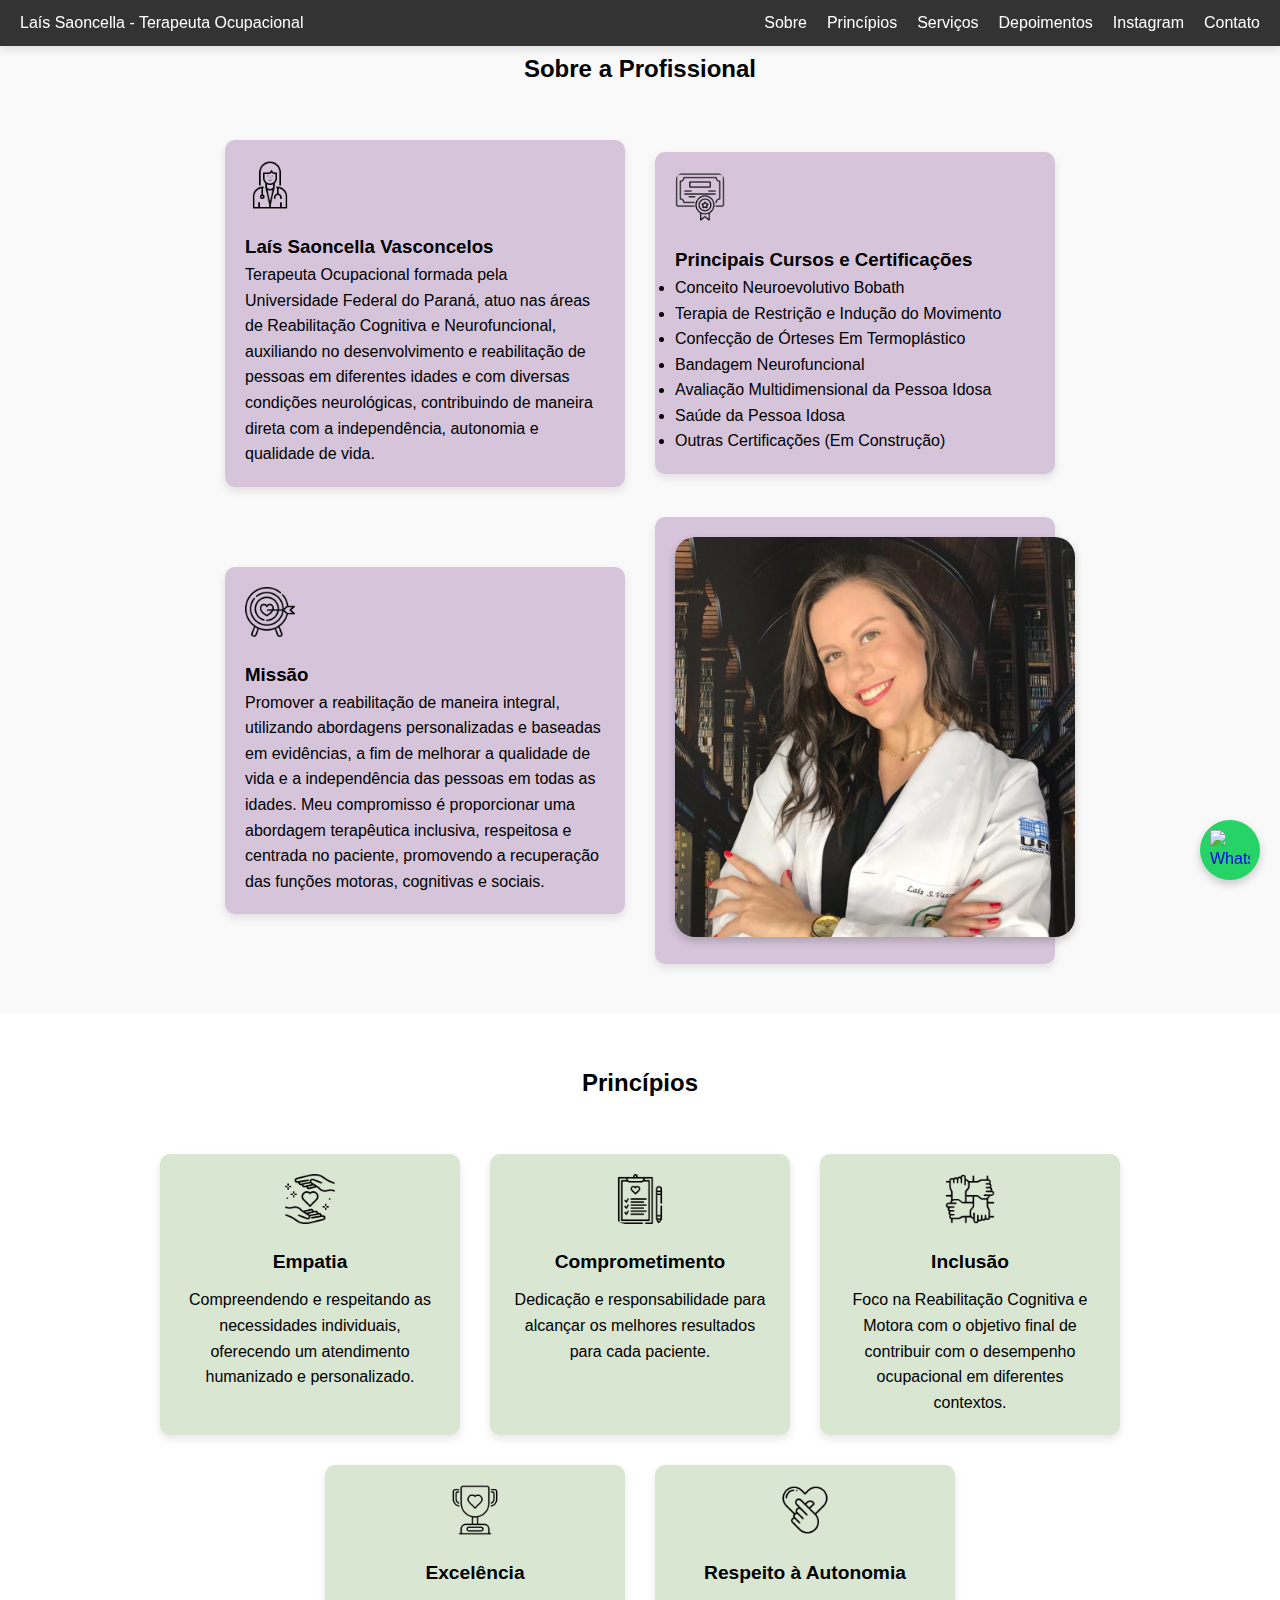
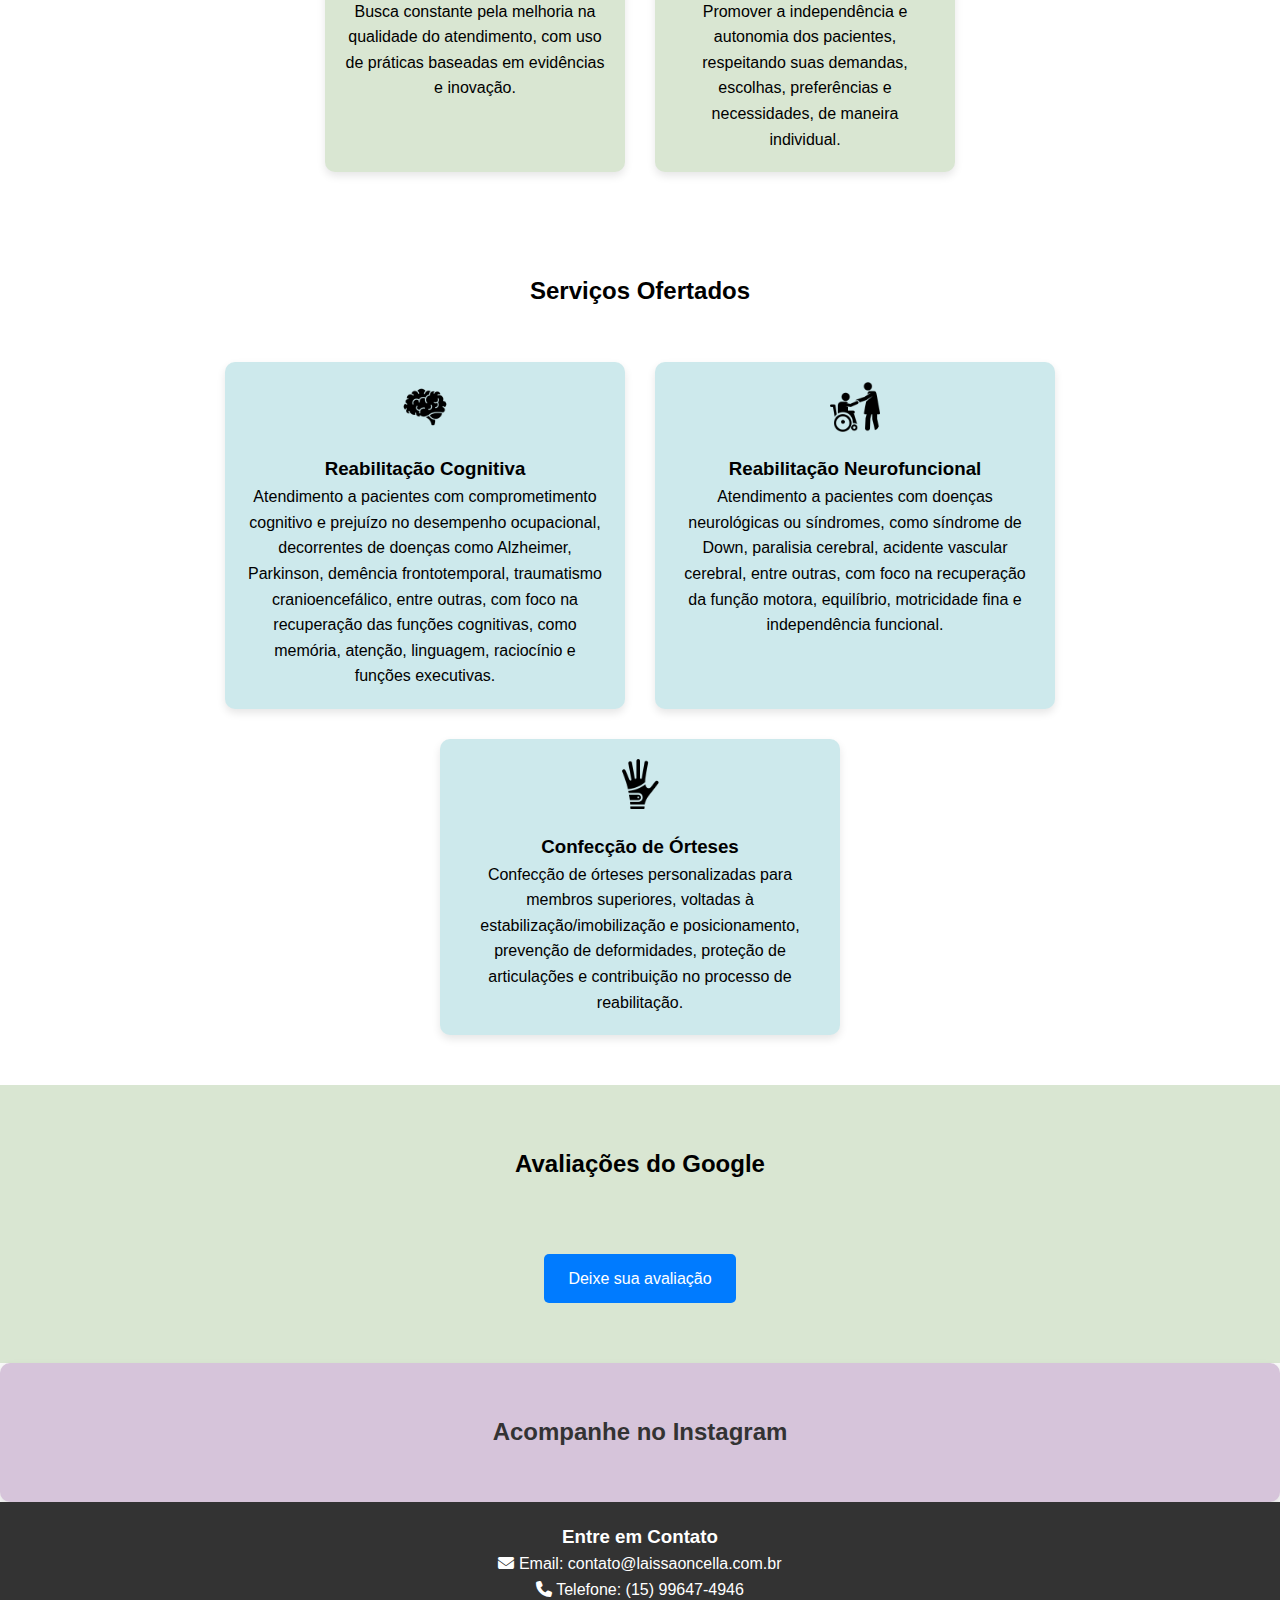
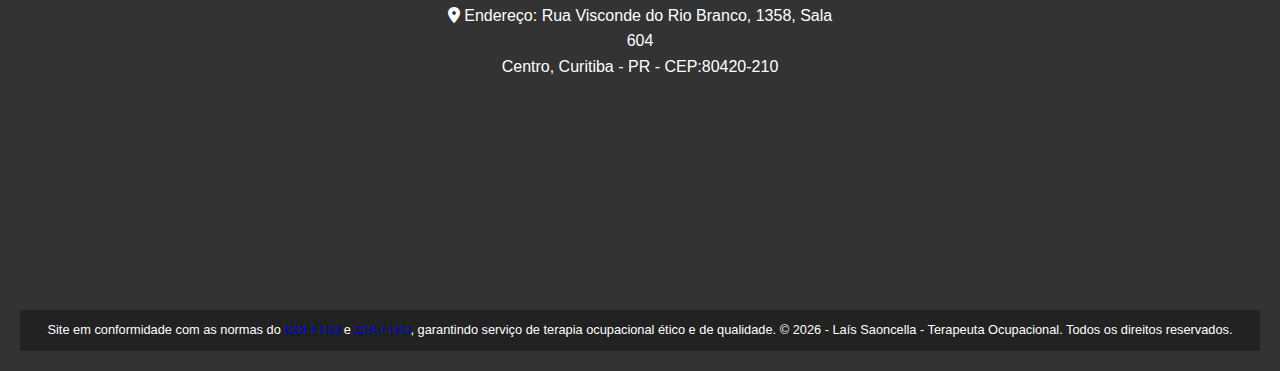
==== index.html @ aafaeb98 "Commit inicial" ====
<!DOCTYPE html>
<html lang="pt-br">

<head>
  <meta charset="UTF-8">
  <meta name="viewport" content="width=device-width, initial-scale=1.0">
  <meta name="description"
    content="Terapeuta Ocupacional Curitiba. Terapia Ocupacional Curitiba. Órteses Curitiba. Reabilitação Cognitiva. Reabilitação Neurofuncional. Laís Saoncella.">
  <title>Terapia Ocupacional Curitiba - Laís Saoncella</title>
  <link rel="stylesheet" href="./src/styles/styles.css">
  <link rel="stylesheet" href="https://cdnjs.cloudflare.com/ajax/libs/font-awesome/6.5.1/css/all.min.css">
</head>

<body>
  <!-- Menu Section -->
  <section class="menu-section">
    <div class="container">
      <div><p>Laís Saoncella - Terapeuta Ocupacional</p></div>
      <nav class="menu">
        <ul>
          <li><a href="#sobre">Sobre</a></li>
          <li><a href="#especialidades">Princípios</a></li>
          <li><a href="#terapias">Serviços</a></li>
          <li><a href="#reviews">Depoimentos</a></li>
          <li><a href="#instagram">Instagram</a></li>
          <li><a href="#contact-info">Contato</a></li>
        </ul>
      </nav>
      <button class="menu-toggle">&#9776;</button> <!-- Hamburger Button -->
    </div>
  </section>

  <!-- Botão Flutuante do WhatsApp -->
  <a href="https://wa.me/+5515996474946?text=Olá!%20Gostaria%20de%20saber%20mais%20sobre%20seus%20serviços."
    target="_blank" class="whatsapp-button">
    <img src="https://upload.wikimedia.org/wikipedia/commons/thumb/6/6b/WhatsApp.svg/1200px-WhatsApp.svg.png"
      alt="WhatsApp">
  </a>

  <!-- About the Professional -->
  <section id="sobre" class="about">
    <h2>Sobre a Profissional</h2>
    <br><br>
    <div class="about-list">
      <div class="about-left-item">
        <img src="./src/assets/medica.png" alt="Ícone de Terapia de Casal" class="about-icon">
        <h3>Laís Saoncella Vasconcelos</h3>
        <p>Terapeuta Ocupacional formada pela Universidade Federal do Paraná, atuo nas áreas de Reabilitação Cognitiva e
          Neurofuncional, auxiliando no desenvolvimento e reabilitação de pessoas em diferentes idades e com diversas
          condições neurológicas, contribuindo de maneira direta com a independência, autonomia e qualidade de vida.</p>
      </div>
      <div class="about-left-item">
        <img src="./src/assets/certificacao.png" alt="Ícone de Terapia de Casal" class="about-icon">
        <h3>Principais Cursos e Certificações</h3>
        <ul>
          <li>Conceito Neuroevolutivo Bobath</li>
          <li>Terapia de Restrição e Indução do Movimento</li>
          <li>Confecção de Órteses Em Termoplástico</li>
          <li>Bandagem Neurofuncional</li>
          <li>Avaliação Multidimensional da Pessoa Idosa</li>
          <li>Saúde da Pessoa Idosa</li>
          <li>Outras Certificações (Em Construção)</li>
        </ul>
      </div>
      <div class="about-left-item">
        <img src="./src/assets/missao.png" alt="Ícone de Terapia de Casal" class="about-icon">
        <h3>Missão</h3>
        <p>Promover a reabilitação de maneira integral, utilizando abordagens personalizadas e baseadas em evidências, a
          fim de melhorar a qualidade de vida e a independência das pessoas em todas as idades. Meu compromisso é
          proporcionar uma abordagem terapêutica inclusiva, respeitosa e centrada no paciente, promovendo a recuperação
          das funções motoras, cognitivas e sociais.</p>
      </div>
      <div class="about-left-item">
        <img src="./src/assets/lais.jpg" alt="Foto da Profissional" class="about-image">
      </div>
    </div>
  </section>

  <!-- Specialties -->
  <section id="especialidades" class="specialties">
    <h2>Princípios</h2><br><br>
    <div class="specialty-list">
      <div class="specialty-item">
        <img src="./src/assets/empatia.png" alt="Ícone de Terapia de Casal" class="specialty-icon">
        <h3>Empatia</h3>
        <p>Compreendendo e respeitando as necessidades individuais, oferecendo um atendimento humanizado e
          personalizado.
      </div>
      <div class="specialty-item">
        <img src="./src/assets/comprometimento.png" alt="Ícone de Atendimento Infantil" class="specialty-icon">
        <h3>Comprometimento</h3>
        <p>Dedicação e responsabilidade para alcançar os melhores resultados para cada paciente.</p>
      </div>
      <div class="specialty-item">
        <img src="./src/assets/inclusao.png" alt="Ícone de Atendimento Infantil" class="specialty-icon">
        <h3>Inclusão</h3>
        <p>Foco na Reabilitação Cognitiva e Motora com o objetivo final de contribuir com o desempenho ocupacional em
          diferentes contextos.</p>
      </div>
      <div class="specialty-item">
        <img src="./src/assets/exelencia.png" alt="Ícone de Atendimento Infantil" class="specialty-icon">
        <h3>Excelência</h3>
        <p>Busca constante pela melhoria na qualidade do atendimento, com uso de práticas baseadas em evidências e
          inovação.</p>
      </div>
      <div class="specialty-item">
        <img src="./src/assets/respeito.png" alt="Ícone de Atendimento Infantil" class="specialty-icon">
        <h3>Respeito à Autonomia</h3>
        <p>Promover a independência e autonomia dos pacientes, respeitando suas demandas, escolhas, preferências e
          necessidades, de maneira individual.</p>
      </div>
    </div>
  </section>

  <!-- Terapias -->
  <section id="terapias" class="therapies">
    <h2>Serviços Ofertados</h2><br><br>
    <div class="therapy-list">
      <div class="therapy-item">
        <img src="./src/assets/reabilitacao.png" alt="Ícone de reabilitacao" class="therapy-icon">
        <h3>Reabilitação Cognitiva</h3>
        <p>Atendimento a pacientes com comprometimento cognitivo e prejuízo no desempenho ocupacional, decorrentes de
          doenças como Alzheimer, Parkinson, demência frontotemporal, traumatismo cranioencefálico, entre outras, com
          foco na recuperação das funções cognitivas, como memória, atenção, linguagem, raciocínio e funções
          executivas.
        </p>
      </div>
      <div class="therapy-item">
        <img src="./src/assets/neurofuncional.png" alt="Ícone de neurofuncional" class="therapy-icon">
        <h3>Reabilitação Neurofuncional</h3>
        <p>Atendimento a pacientes com doenças neurológicas ou síndromes, como síndrome de Down, paralisia cerebral,
          acidente vascular cerebral, entre outras, com foco na recuperação da função motora, equilíbrio, motricidade
          fina e independência funcional.</p>
      </div>
      <div class="therapy-item">
        <img src="./src/assets/ortese.png" alt="Ícone de ortese" class="therapy-icon">
        <h3>Confecção de Órteses</h3>
        <p>Confecção de órteses personalizadas para membros superiores, voltadas à estabilização/imobilização e
          posicionamento, prevenção de deformidades, proteção de articulações e contribuição no processo de
          reabilitação.</p>
      </div>
    </div>
  </section>

  <!-- Google Reviews -->
  <section id="reviews" class="reviews">
    <div class="reviews-container">
      <div class="reviews-header">
        <h2>Avaliações do Google</h2>
      </div>
      <div class="reviews-list" id="reviews-content">
        <!-- Os cards de avaliação serão inseridos aqui dinamicamente -->
      </div>
      <a href="https://g.page/r/CUWPdxBFxZaZEAE/review" target="_blank" class="review-button">
        Deixe sua avaliação
      </a>
    </div>
  </section>

  <!-- Instagram Gallery -->
  <section id="instagram" class="instagram-section">
    <h2>Acompanhe no Instagram</h2>
    <div class="instagram-grid">
      <blockquote class="instagram-media" data-instgrm-captioned
        data-instgrm-permalink="https://www.instagram.com/p/DGJOEsjJm_n/?igsh=MTVhNTJsNmZ4Z3dxdw=="
        data-instgrm-version="14"></blockquote>

      <blockquote class="instagram-media" data-instgrm-captioned
        data-instgrm-permalink="https://www.instagram.com/reel/DFoHIdJB22C/?igsh=dmh6YmZmbnVhYnRt"
        data-instgrm-version="14"></blockquote>

      <blockquote class="instagram-media" data-instgrm-captioned
        data-instgrm-permalink="https://www.instagram.com/reel/Cly3E6GMtxU/?igsh=OGxyYW5rcHZ5Znhl"
        data-instgrm-version="14"></blockquote>
    </div>
    <script async src="https://www.instagram.com/embed.js"></script>
  </section>

  <footer class="footer">
    <div class="map">
      <iframe width="600" height="450" style="border:0" loading="lazy" allowfullscreen
        referrerpolicy="no-referrer-when-downgrade"
        src="https://www.google.com/maps/embed/v1/place?key=AIzaSyDmkYvswu3ldy1uyi7BZTTIFv4ojgxSlw0&q=Laís+Saoncella,Curitiba">
      </iframe>
    </div>

    <div class="contact-info" id="contact-info">
      <h3>Entre em Contato</h3>
      <p><i class="fas fa-envelope"></i> Email: contato@laissaoncella.com.br</p>
      <p><i class="fas fa-phone"></i> Telefone: (15) 99647-4946</p>
      <p><i class="fas fa-map-marker-alt"></i> Endereço: Rua Visconde do Rio Branco, 1358, Sala 604
      <p>Centro, Curitiba - PR - CEP:80420-210</p>
    </div>
    <div class="key-info" id="key-info">
      <h1>Laís Saoncella</h1>
      <h1>Terapeuta Ocupacional Curitiba</h1>
      <h1>Terapia Ocupacional Curitiba</h1>
      <h1>Reabilitação Cognitiva Curitiba</h1>
      <h1>Reabilitação Neurofuncional Curitiba</h1>
      <h1>Confecção de Órteses Curitiba</h1>
    </div>
    <div class="footer-disclaimer">
      <p>Site em conformidade com as normas do <a href="https://www.coffito.gov.br" target="_blank">COFFITO</a> e <a
          href="http://www.crefito8.org.br" target="_blank">CREFITO</a>, garantindo serviço de terapia ocupacional ético
        e de qualidade. © <span id="currentYear"></span> - Laís Saoncella - Terapeuta Ocupacional. Todos os direitos
        reservados.</p>
    </div>

  </footer>

  <script type="module" src="./src/scripts/script.js"></script>
  <script
    src="https://maps.googleapis.com/maps/api/js?key=AIzaSyDmkYvswu3ldy1uyi7BZTTIFv4ojgxSlw0&amp;libraries=places"></script>
  <script>
    document.getElementById('currentYear').textContent = new Date().getFullYear();
  </script>
</body>

</html>
---- src/styles/styles.css ----
/* General Styles */
* {
  margin: 0;
  padding: 0;
  box-sizing: border-box;
}

body {
  font-family: Arial, sans-serif;
  line-height: 1.6;
  margin: 0;
  padding-top: 80px; /* Space for fixed menu */
}

/* Menu Section Styles */
.menu-section {
  position: fixed;
  top: 0;
  left: 0;
  width: 100%;
  background-color: #333;
  color: white;
  z-index: 1000;
  padding: 10px 20px;
  box-shadow: 0 4px 8px rgba(0, 0, 0, 0.1);
}

.menu-section .container {
  display: flex;
  justify-content: space-between;
  align-items: center;
}

.menu-section .logo img {
  height: 50px;
}

.menu-section .menu ul {
  list-style: none;
  display: flex;
  gap: 20px;
}

.menu-section .menu a {
  color: white;
  text-decoration: none;
  font-size: 1rem;
}

/* Hamburger Button Styles */
.menu-toggle {
  display: none;
  font-size: 24px;
  background: none;
  border: none;
  color: white;
  cursor: pointer;
}

/* About Section Styles */
.about {
  padding: 50px 20px;
  text-align: center;
}

.about-list {
  display: flex;
  justify-content: center;
  align-items: center;
  gap: 30px;
  flex-wrap: wrap;
}

.about-image {
  width: 400px;
  height: auto;
  border-radius: 20px;
  object-fit: cover;
  box-shadow: 0 4px 8px rgba(0, 0, 0, 0.2);
}

.about-text {
  max-width: 500px;
  text-align: left;
}

.about-left-item {
  background-color: #D6C4DA;
  padding: 20px;
  border-radius: 10px;
  width: 100%;
  max-width: 400px;
  text-align: left;
  box-shadow: 0 4px 8px rgba(0, 0, 0, 0.1);
}

.about-icon {
  width: 50px;
  height: 50px;
  object-fit: cover;
  margin-bottom: 15px;
  border-radius: 10px;
}

/* Specialties Section Styles */
.specialties {
  padding: 50px 20px;
  text-align: center;
  background-color: #fff
}

.specialty-list {
  display: flex;
  justify-content: center;
  gap: 30px;
  flex-wrap: wrap;
}

.specialty-item {
  background-color: #D9E6D2;
  padding: 20px;
  border-radius: 10px;
  width: 100%;
  max-width: 300px;
  text-align: center;
  box-shadow: 0 4px 8px rgba(0, 0, 0, 0.1);
}

.specialty-icon {
  width: 50px;
  height: 50px;
  object-fit: cover;
  margin-bottom: 15px;
  border-radius: 10px;
}

.specialty-item h3 {
  font-size: 1.2rem;
  margin-bottom: 10px;
}

.specialty-item p {
  font-size: 1rem;
  color: #000000;
}

/* Therapies Section Styles */
.therapies {
  padding: 50px 20px;
  text-align: center;
  background-color: #fff;
}

.therapy-list {
  display: flex;
  justify-content: center;
  gap: 30px;
  flex-wrap: wrap;
}

.therapy-item {
  background-color: #CDE9EC;
  padding: 20px;
  border-radius: 10px;
  width: 100%;
  max-width: 400px;
  text-align: center;
  box-shadow: 0 4px 8px rgba(0, 0, 0, 0.1);
}

.therapy-icon {
  width: 50px;
  height: 50px;
  object-fit: cover;
  margin-bottom: 15px;
  border-radius: 10px;
}

/* Gallery Section Styles */
.gallery {
  padding: 50px 20px;
  text-align: center;
}

.gallery-grid {
  display: grid;
  grid-template-columns: repeat(auto-fit, minmax(250px, 1fr));
  gap: 20px;
}

.gallery-grid iframe,
.gallery-grid img {
  width: 100%;
  height: 200px;
  object-fit: cover;
  border-radius: 10px;
}

/* Footer Styles */
.footer {
  background-color: #333;
  color: white;
  padding: 20px;
  display: flex;
  justify-content: space-around;
  flex-wrap: wrap;
}

.footer .contact-info {
  flex: 1;
  min-width: 300px;
}

.footer .map {
  flex: 1;
  min-width: 300px;
}

.footer .map iframe {
  width: 100%;
  height: 300px;
  border: none;
}

/* Responsive Styles */
@media (max-width: 768px) {
  .menu-toggle {
    display: block;
  }

  .menu-section .menu {
    display: none;
    flex-direction: column;
    background-color: #333;
    position: absolute;
    top: 70px;
    right: 0;
    width: 100%;
    text-align: center;
  }

  .menu-section .menu.active {
    display: flex;
  }

  .menu-section .menu li {
    margin: 10px 0;
  }

  .about-list {
    flex-direction: column;
  }

  .about-image {
    width: 250px;
  }

  .specialty-item {
    padding: 15px;
  }

  .gallery-grid iframe,
  .gallery-grid img {
    height: 150px;
  }

  .footer {
    flex-direction: column;
    gap: 20px;
    text-align: center;
  }

  .footer .map iframe {
    height: 200px;
  }
}

@media (max-width: 480px) {
  .menu-section .logo img {
    height: 40px;
  }

  .carousel-btn {
    padding: 8px;
    font-size: 20px;
  }

  .about-image {
    width: 200px;
  }

  .gallery-grid iframe,
  .gallery-grid img {
    height: 120px;
  }

  .footer .map iframe {
    height: 150px;
  }
}

body {
  font-family: Arial, sans-serif;
  background-color: #f9f9f9;
  margin: 0;
  padding: 0;
}

/* Estilos para a seção de avaliações */
.reviews {
  padding: 40px 0;
  background-color: #D9E6D2; /* Cor de fundo da seção */
}

.reviews-container {
  max-width: 1200px;
  margin: 0 auto;
  padding: 20px;
  text-align: center; /* Centraliza o conteúdo dentro do container */
}

.reviews-header {
  margin-bottom: 20px;
}

.reviews-list {
  display: flex; /* Alinha os cards lado a lado */
  flex-wrap: wrap; /* Permite quebrar para a próxima linha em telas menores */
  gap: 20px; /* Espaçamento entre os cards */
  justify-content: center; /* Centraliza os cards horizontalmente */
  margin-bottom: 30px; /* Espaçamento entre os cards e o botão */
}

/* Estilo do card de avaliação */
.review-card {
  flex: 1 1 calc(33.33% - 40px); /* Largura de cada card (3 por linha) */
  border: 1px solid #ddd;
  padding: 20px;
  border-radius: 5px;
  box-sizing: border-box; /* Garante que a largura inclua padding e borda */
  background-color: #fff; /* Fundo branco para os cards */
  box-shadow: 0 4px 8px rgba(0, 0, 0, 0.1); /* Sombra suave */
  text-align: left; /* Alinha todo o conteúdo do card à esquerda */
}

/* Estilo do usuário (nome e foto) */
.review-user {
  display: flex;
  align-items: center;
  margin-bottom: 10px;
}

.review-user img {
  width: 40px;
  height: 40px;
  border-radius: 50%;
  margin-right: 10px;
  object-fit: cover;
}

.review-user span {
  font-weight: bold; /* Nome do usuário em negrito */
}

/* Estilo das estrelas */
.review-stars {
  color: #ffcc00; /* Cor das estrelas */
  margin-bottom: 10px; /* Espaçamento entre as estrelas e o texto */
  font-size: 1rem; /* Tamanho das estrelas */
}

/* Estilo do texto da avaliação */
.review-text {
  font-size: 0.9rem;
  color: #000000; /* Cor do texto */
  line-height: 2; /* Espaçamento entre linhas */
}

/* Estilo do botão "Deixe sua avaliação" */
.review-button {
  display: inline-block; /* Centraliza o botão */
  background-color: #007bff; /* Cor de fundo do botão */
  color: #fff; /* Cor do texto do botão */
  padding: 12px 24px; /* Ajuste de tamanho */
  border: none;
  border-radius: 5px;
  text-decoration: none;
  font-size: 1rem;
  cursor: pointer;
  margin-top: 20px; /* Espaçamento acima do botão */
}

/* Estilos responsivos */
@media (max-width: 992px) {
  .review-card {
    flex: 1 1 calc(50% - 40px); /* 2 cards por linha em telas médias */
  }
}

@media (max-width: 768px) {
  .review-card {
    flex: 1 1 100%; /* 1 card por linha em telas pequenas */
  }
}

/* Estilização da sessão do Instagram */
#instagram h2 {
  text-align: center; /* Centraliza o texto */
  margin-bottom: 20px; /* Adiciona espaço abaixo do título */
  margin-top: 20px;
  color: #333; /* Cor do texto */
  font-size: 24px; /* Tamanho da fonte */
}
.instagram-section {
  background-color: #D6C4DA;
  padding: 30px 20px;
  border-radius: 10px;
  box-shadow: 0 4px 8px rgba(0, 0, 0, 0.1);
}

.instagram-grid {
  display: flex;
  flex-wrap: wrap;
  justify-content: center;
  gap: 20px;
}

.instagram-media {
  max-width: 300px;
  width: 100%;
  box-shadow: 0 4px 8px rgba(0, 0, 0, 0.1);
  border-radius: 8px;
  overflow: hidden;
}

/* Responsividade */
@media (max-width: 768px) {
  .instagram-grid {
      gap: 15px;
  }

  .instagram-media {
      max-width: 250px;
  }
}

@media (max-width: 480px) {
  .instagram-grid {
      gap: 10px;
  }

  .instagram-media {
      max-width: 100%;
  }
}

/* Estilização do botão flutuante do WhatsApp */
.whatsapp-button {
    position: fixed; /* Fixa o botão na tela */
    bottom: 20px; /* Distância da parte inferior */
    right: 20px; /* Distância da lateral direita */
    width: 60px; /* Largura do botão */
    height: 60px; /* Altura do botão */
    border-radius: 50%; /* Formato circular */
    background-color: #25D366; /* Cor verde do WhatsApp */
    box-shadow: 0 4px 8px rgba(0, 0, 0, 0.2); /* Sombra para destaque */
    display: flex; /* Centraliza o ícone dentro do botão */
    align-items: center;
    justify-content: center;
    text-decoration: none; /* Remove sublinhado do link */
    z-index: 1000; /* Garante que o botão fique acima de outros elementos */
    transition: transform 0.3s ease; /* Efeito suave ao passar o mouse */
}

.whatsapp-button:hover {
    transform: scale(1.1); /* Aumenta o tamanho ao passar o mouse */
}

.whatsapp-button img {
    width: 40px; /* Tamanho do ícone do WhatsApp */
    height: 40px;
}

.footer .map iframe {
  width: 100%;
  height: 300px;
  border: none;
}

@media (max-width: 768px) {
  .footer .map iframe {
    height: 150px; /* Altura menor para dispositivos móveis */
  }
}

@media (max-width: 480px) {
  .footer .map iframe {
    height: 120px; /* Altura ainda menor para telas muito pequenas */
  }
}

.footer .contact-info {
  flex: 1; /* Ocupa o espaço disponível */
  min-width: 300px; /* Largura mínima para evitar que fique muito pequena */
  text-align: center; /* Centraliza o conteúdo dentro da div */
  margin: 0 auto; /* Centraliza a div horizontalmente */
}



.footer .key-info {
  flex: 1; /* Ocupa o espaço disponível */
  min-width: 50px; /* Largura mínima para evitar que fique muito pequena */
  text-align: center; /* Centraliza o conteúdo dentro da div */
  margin: 0 auto; /* Centraliza a div horizontalmente */
}

#key-info h1 {
  text-align: center; /* Centraliza o texto */
  margin-bottom: 20px; /* Adiciona espaço abaixo do título */
  color: #333; /* Cor do texto */
  font-size: 24px; /* Tamanho da fonte */
}

.footer-disclaimer {
  width: 100%;
  text-align: center;
  padding: 10px 0;
  font-size: 0.8rem;
  color: #ffffff;
  background-color: #222;
}
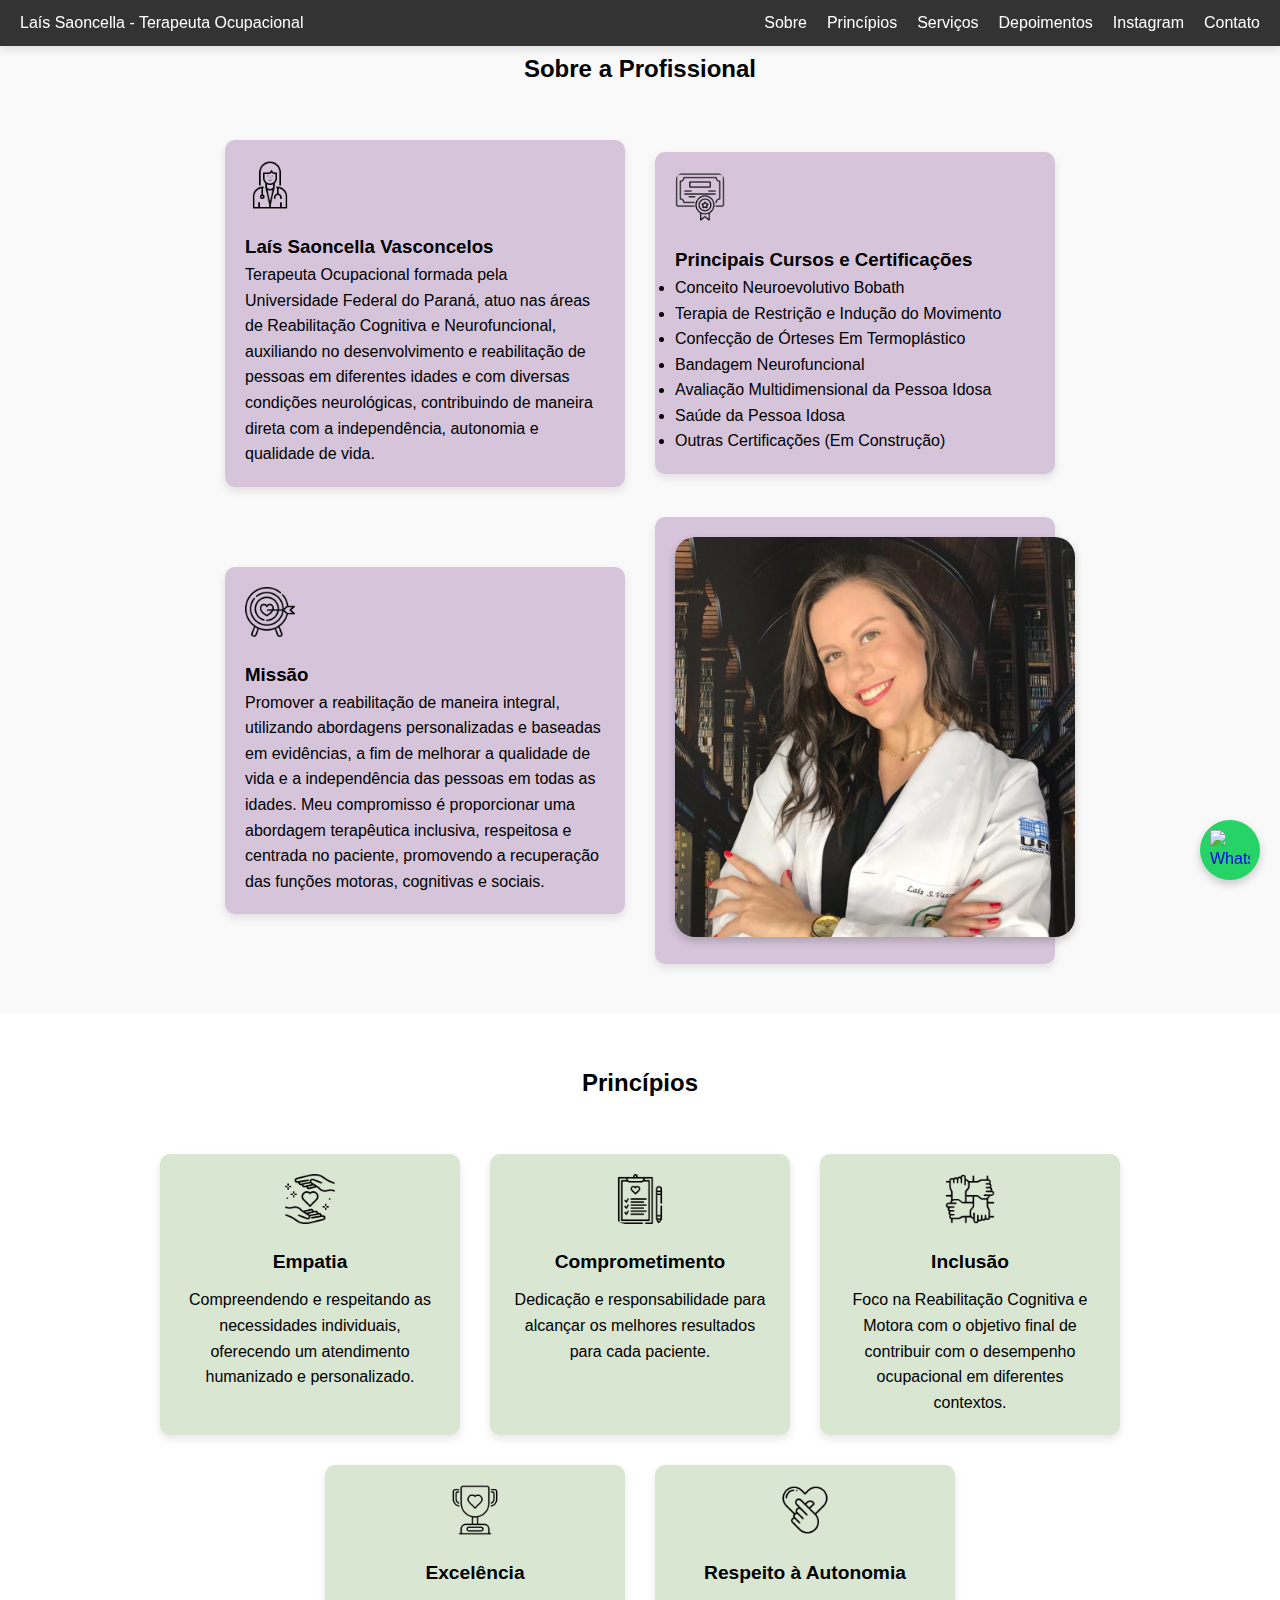
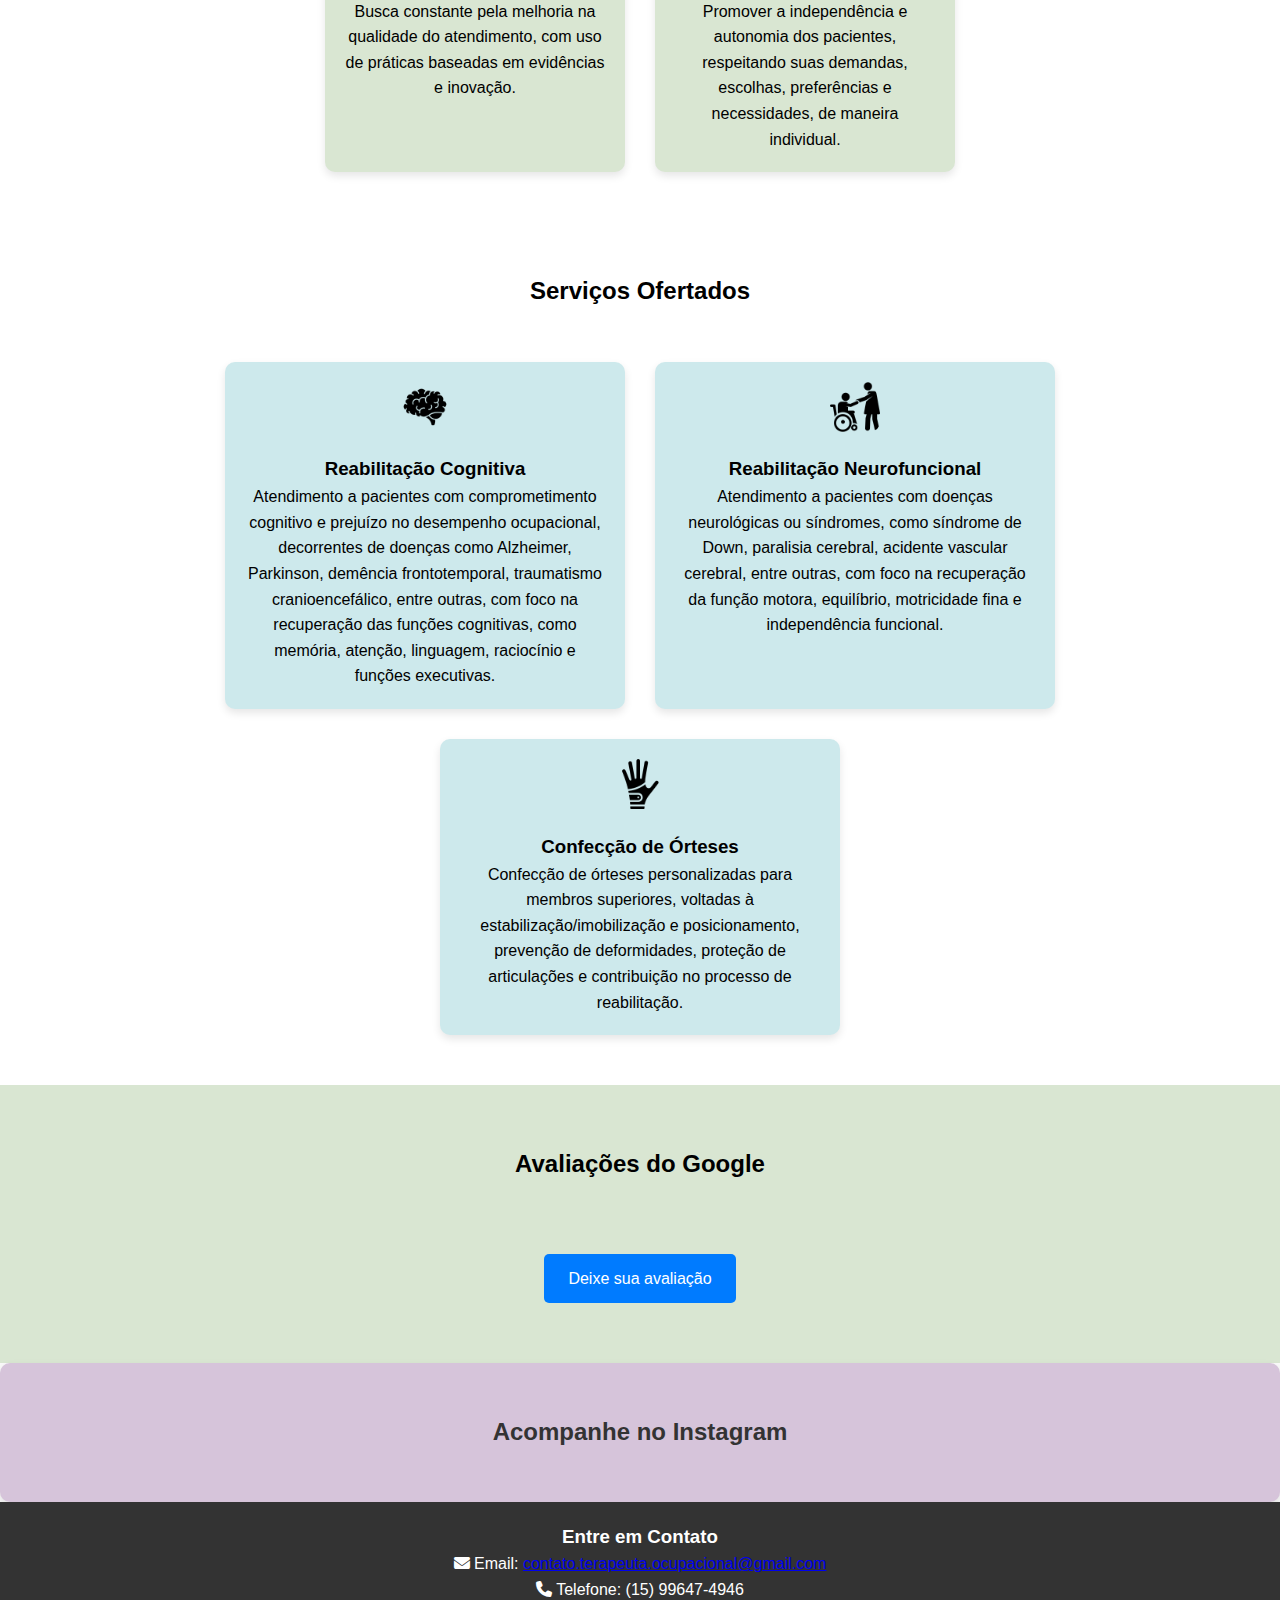
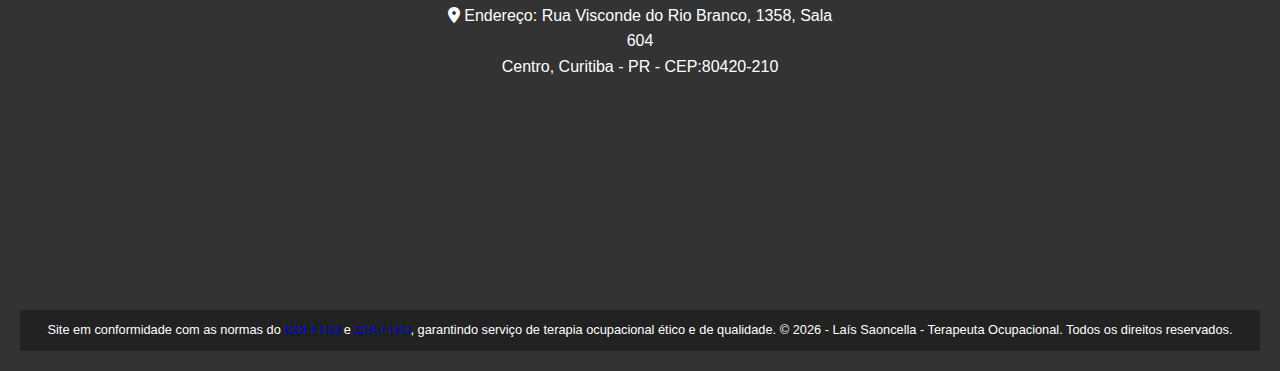
==== commit fa4949cb: "update email" ====
--- a/index.html
+++ b/index.html
@@ -186,7 +186,7 @@
 
     <div class="contact-info" id="contact-info">
       <h3>Entre em Contato</h3>
-      <p><i class="fas fa-envelope"></i> Email: contato@laissaoncella.com.br</p>
+      <p><i class="fas fa-envelope"></i> Email: <a href="mailto:contato.terapeuta.ocupacional@gmail.com">contato.terapeuta.ocupacional@gmail.com</a> </p>
       <p><i class="fas fa-phone"></i> Telefone: (15) 99647-4946</p>
       <p><i class="fas fa-map-marker-alt"></i> Endereço: Rua Visconde do Rio Branco, 1358, Sala 604
       <p>Centro, Curitiba - PR - CEP:80420-210</p>
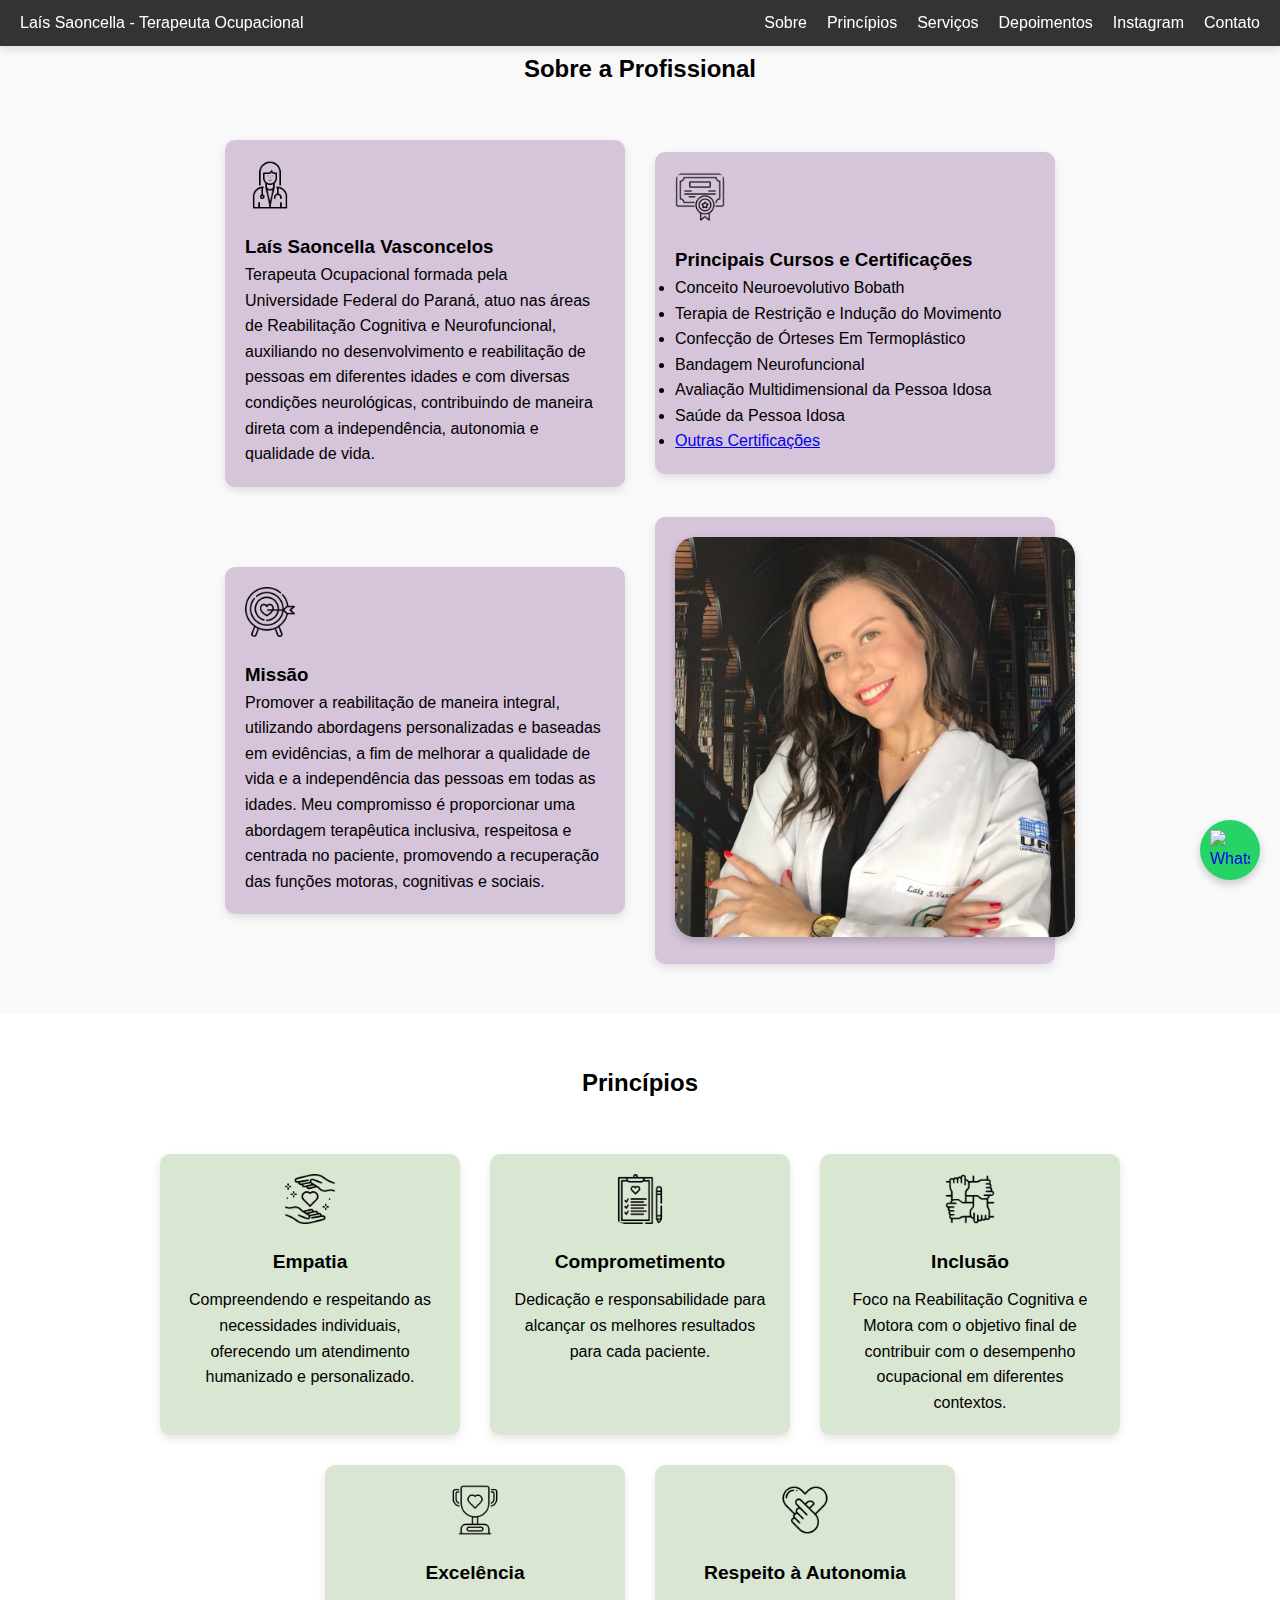
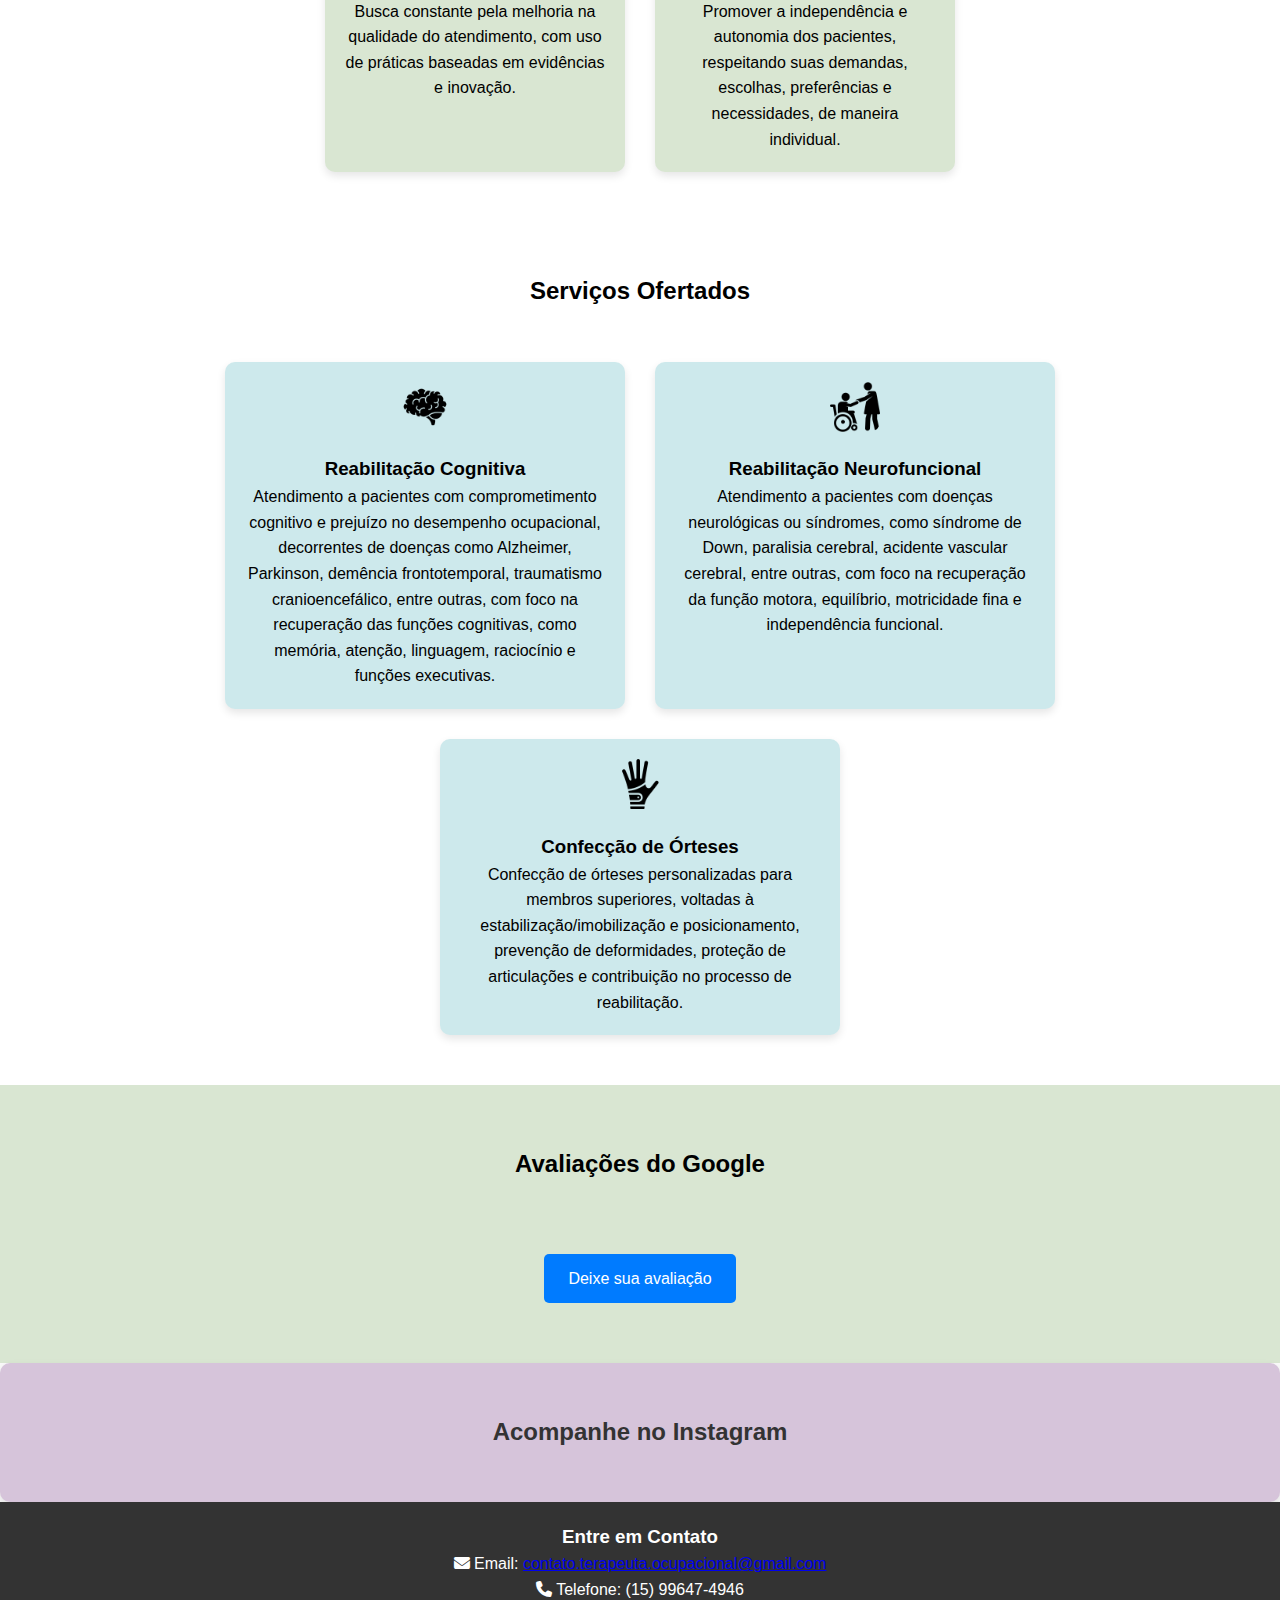
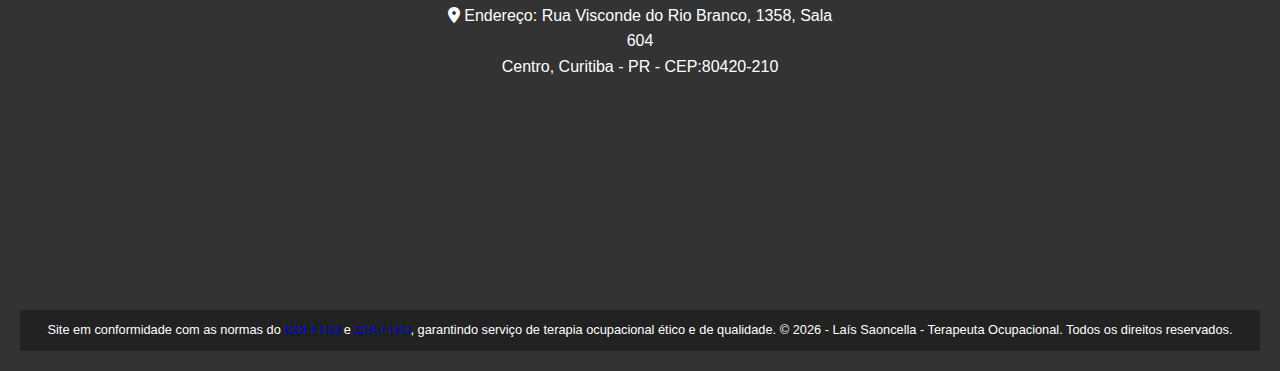
==== commit 060d43b2: "add certificações" ====
--- a/index.html
+++ b/index.html
@@ -9,6 +9,13 @@
   <title>Terapia Ocupacional Curitiba - Laís Saoncella</title>
   <link rel="stylesheet" href="./src/styles/styles.css">
   <link rel="stylesheet" href="https://cdnjs.cloudflare.com/ajax/libs/font-awesome/6.5.1/css/all.min.css">
+  <script async src="https://www.googletagmanager.com/gtag/js?id=G-D9Q8375R4G"></script>
+  <script>
+    window.dataLayer = window.dataLayer || [];
+    function gtag(){dataLayer.push(arguments);}
+    gtag('js', new Date());
+    gtag('config', 'G-D9Q8375R4G');
+  </script>
 </head>
 
 <body>
@@ -59,7 +66,7 @@
           <li>Bandagem Neurofuncional</li>
           <li>Avaliação Multidimensional da Pessoa Idosa</li>
           <li>Saúde da Pessoa Idosa</li>
-          <li>Outras Certificações (Em Construção)</li>
+          <li><a href="https://www.linkedin.com/in/la%C3%ADs-saoncella-terapeuta-ocupacional/details/certifications" target="_blank">Outras Certificações</a></li>
         </ul>
       </div>
       <div class="about-left-item">
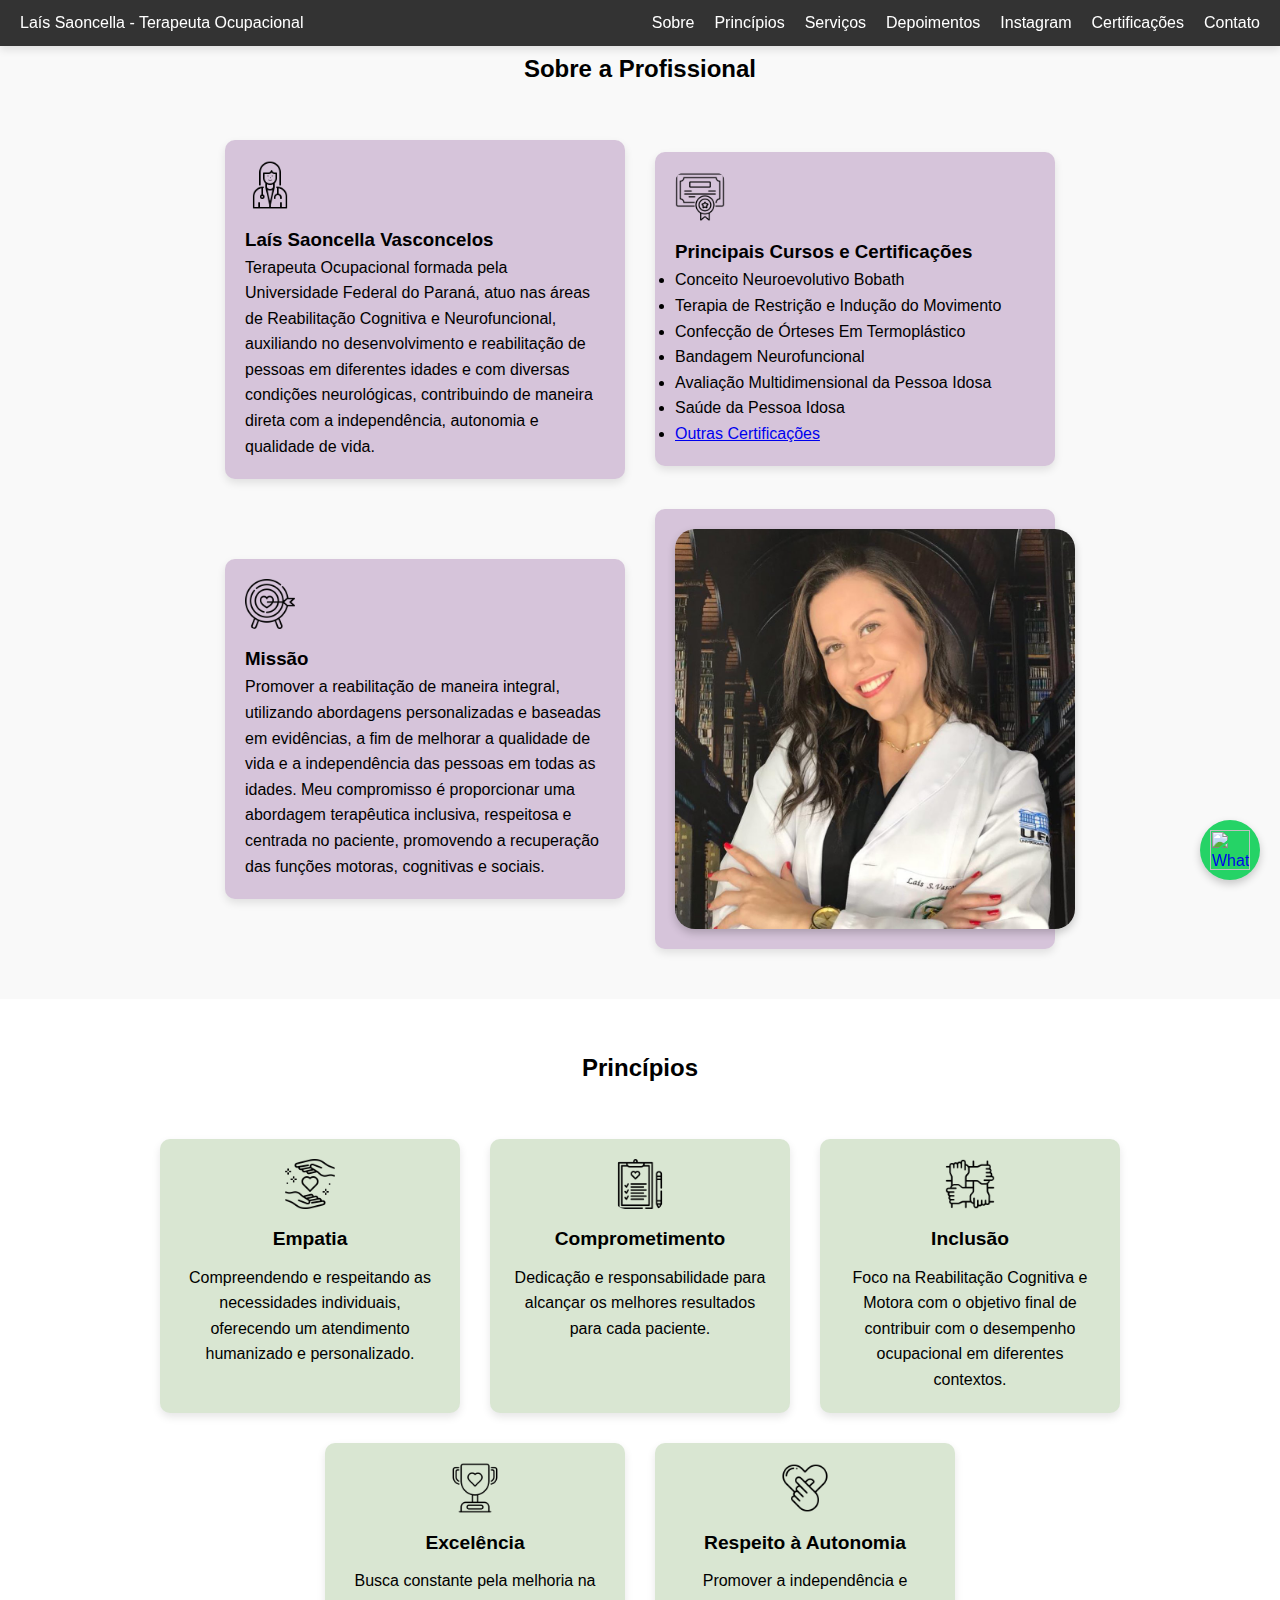
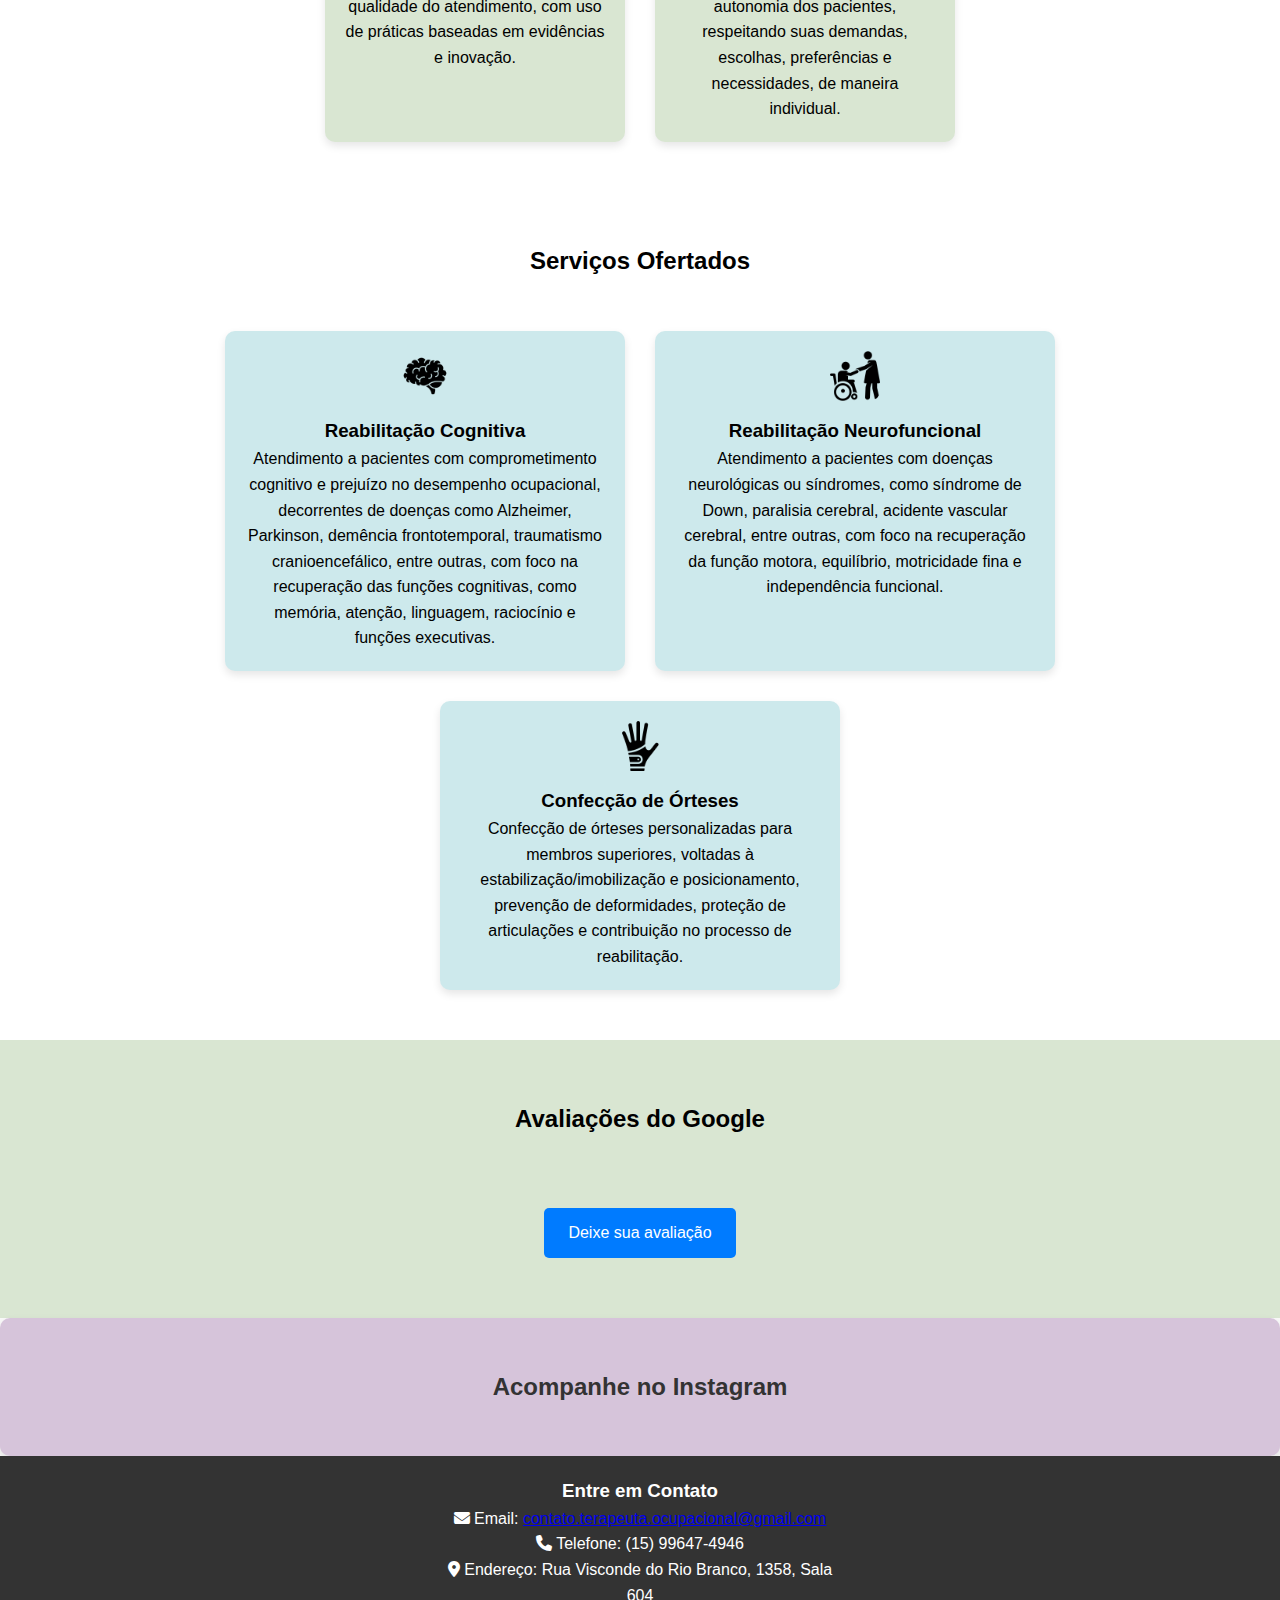
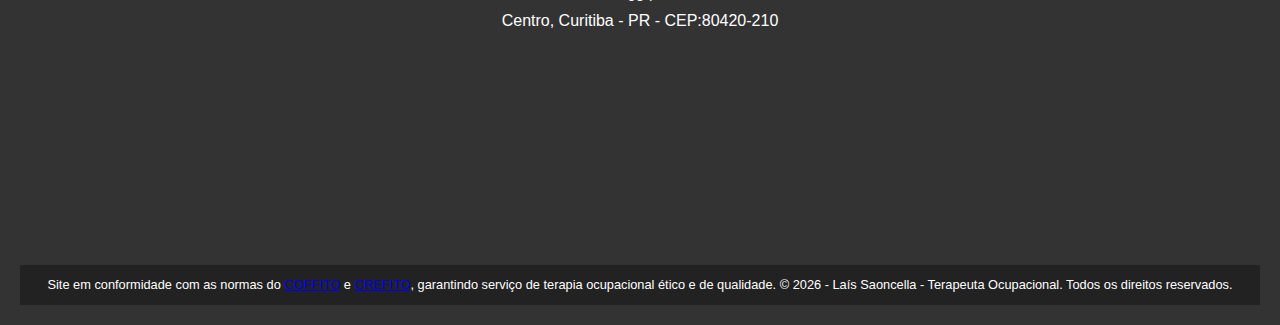
==== commit 1c15a0eb: "add pagina certificações" ====
--- a/index.html
+++ b/index.html
@@ -1,24 +1,25 @@
-<!DOCTYPE html>
-<html lang="pt-br">
-
-<head>
-  <meta charset="UTF-8">
-  <meta name="viewport" content="width=device-width, initial-scale=1.0">
-  <meta name="description"
-    content="Terapeuta Ocupacional Curitiba. Terapia Ocupacional Curitiba. Órteses Curitiba. Reabilitação Cognitiva. Reabilitação Neurofuncional. Laís Saoncella.">
-  <title>Terapia Ocupacional Curitiba - Laís Saoncella</title>
-  <link rel="stylesheet" href="./src/styles/styles.css">
-  <link rel="stylesheet" href="https://cdnjs.cloudflare.com/ajax/libs/font-awesome/6.5.1/css/all.min.css">
-  <script async src="https://www.googletagmanager.com/gtag/js?id=G-D9Q8375R4G"></script>
-  <script>
-    window.dataLayer = window.dataLayer || [];
-    function gtag(){dataLayer.push(arguments);}
-    gtag('js', new Date());
-    gtag('config', 'G-D9Q8375R4G');
-  </script>
-</head>
-
-<body>
+<file path="index.html">
+  <!DOCTYPE html>
+  <html lang="pt-br">
+
+  <head>
+    <meta charset="UTF-8">
+    <meta name="viewport" content="width=device-width, initial-scale=1.0">
+    <meta name="description"
+          content="Terapeuta Ocupacional Curitiba. Terapia Ocupacional Curitiba. Órteses Curitiba. Reabilitação Cognitiva. Reabilitação Neurofuncional. Laís Saoncella.">
+    <title>Terapia Ocupacional Curitiba - Laís Saoncella</title>
+    <link rel="stylesheet" href="./src/styles/styles.css">
+    <link rel="stylesheet" href="https://cdnjs.cloudflare.com/ajax/libs/font-awesome/6.5.1/css/all.min.css">
+    <script async src="https://www.googletagmanager.com/gtag/js?id=G-D9Q8375R4G"></script>
+    <script>
+      window.dataLayer = window.dataLayer || [];
+      function gtag(){dataLayer.push(arguments);}
+      gtag('js', new Date());
+      gtag('config', 'G-D9Q8375R4G');
+    </script>
+  </head>
+
+  <body>
   <!-- Menu Section -->
   <section class="menu-section">
     <div class="container">
@@ -30,6 +31,7 @@
           <li><a href="#terapias">Serviços</a></li>
           <li><a href="#reviews">Depoimentos</a></li>
           <li><a href="#instagram">Instagram</a></li>
+          <li><a href="certificacoes.html">Certificações</a></li>
           <li><a href="#contact-info">Contato</a></li>
         </ul>
       </nav>
@@ -39,9 +41,9 @@
 
   <!-- Botão Flutuante do WhatsApp -->
   <a href="https://wa.me/+5515996474946?text=Olá!%20Gostaria%20de%20saber%20mais%20sobre%20seus%20serviços."
-    target="_blank" class="whatsapp-button">
+     target="_blank" class="whatsapp-button">
     <img src="https://upload.wikimedia.org/wikipedia/commons/thumb/6/6b/WhatsApp.svg/1200px-WhatsApp.svg.png"
-      alt="WhatsApp">
+         alt="WhatsApp">
   </a>
 
   <!-- About the Professional -->
@@ -66,7 +68,7 @@
           <li>Bandagem Neurofuncional</li>
           <li>Avaliação Multidimensional da Pessoa Idosa</li>
           <li>Saúde da Pessoa Idosa</li>
-          <li><a href="https://www.linkedin.com/in/la%C3%ADs-saoncella-terapeuta-ocupacional/details/certifications" target="_blank">Outras Certificações</a></li>
+          <li><a href="certificacoes.html">Outras Certificações</a></li>
         </ul>
       </div>
       <div class="about-left-item">
@@ -169,16 +171,16 @@
     <h2>Acompanhe no Instagram</h2>
     <div class="instagram-grid">
       <blockquote class="instagram-media" data-instgrm-captioned
-        data-instgrm-permalink="https://www.instagram.com/p/DGJOEsjJm_n/?igsh=MTVhNTJsNmZ4Z3dxdw=="
-        data-instgrm-version="14"></blockquote>
+                  data-instgrm-permalink="https://www.instagram.com/p/DGJOEsjJm_n/?igsh=MTVhNTJsNmZ4Z3dxdw=="
+                  data-instgrm-version="14"></blockquote>
 
       <blockquote class="instagram-media" data-instgrm-captioned
-        data-instgrm-permalink="https://www.instagram.com/reel/DFoHIdJB22C/?igsh=dmh6YmZmbnVhYnRt"
-        data-instgrm-version="14"></blockquote>
+                  data-instgrm-permalink="https://www.instagram.com/reel/DFoHIdJB22C/?igsh=dmh6YmZmbnVhYnRt"
+                  data-instgrm-version="14"></blockquote>
 
       <blockquote class="instagram-media" data-instgrm-captioned
-        data-instgrm-permalink="https://www.instagram.com/reel/Cly3E6GMtxU/?igsh=OGxyYW5rcHZ5Znhl"
-        data-instgrm-version="14"></blockquote>
+                  data-instgrm-permalink="https://www.instagram.com/reel/Cly3E6GMtxU/?igsh=OGxyYW5rcHZ5Znhl"
+                  data-instgrm-version="14"></blockquote>
     </div>
     <script async src="https://www.instagram.com/embed.js"></script>
   </section>
@@ -186,8 +188,8 @@
   <footer class="footer">
     <div class="map">
       <iframe width="600" height="450" style="border:0" loading="lazy" allowfullscreen
-        referrerpolicy="no-referrer-when-downgrade"
-        src="https://www.google.com/maps/embed/v1/place?key=AIzaSyDmkYvswu3ldy1uyi7BZTTIFv4ojgxSlw0&q=Laís+Saoncella,Curitiba">
+              referrerpolicy="no-referrer-when-downgrade"
+              src="https://www.google.com/maps/embed/v1/place?key=AIzaSyDmkYvswu3ldy1uyi7BZTTIFv4ojgxSlw0&q=Laís+Saoncella,Curitiba">
       </iframe>
     </div>
 
@@ -208,7 +210,7 @@
     </div>
     <div class="footer-disclaimer">
       <p>Site em conformidade com as normas do <a href="https://www.coffito.gov.br" target="_blank">COFFITO</a> e <a
-          href="http://www.crefito8.org.br" target="_blank">CREFITO</a>, garantindo serviço de terapia ocupacional ético
+              href="http://www.crefito8.org.br" target="_blank">CREFITO</a>, garantindo serviço de terapia ocupacional ético
         e de qualidade. © <span id="currentYear"></span> - Laís Saoncella - Terapeuta Ocupacional. Todos os direitos
         reservados.</p>
     </div>
@@ -217,10 +219,11 @@
 
   <script type="module" src="./src/scripts/script.js"></script>
   <script
-    src="https://maps.googleapis.com/maps/api/js?key=AIzaSyDmkYvswu3ldy1uyi7BZTTIFv4ojgxSlw0&amp;libraries=places"></script>
+          src="https://maps.googleapis.com/maps/api/js?key=AIzaSyDmkYvswu3ldy1uyi7BZTTIFv4ojgxSlw0&amp;libraries=places"></script>
   <script>
     document.getElementById('currentYear').textContent = new Date().getFullYear();
   </script>
-</body>
-
-</html>+  </body>
+
+  </html>
+</file>
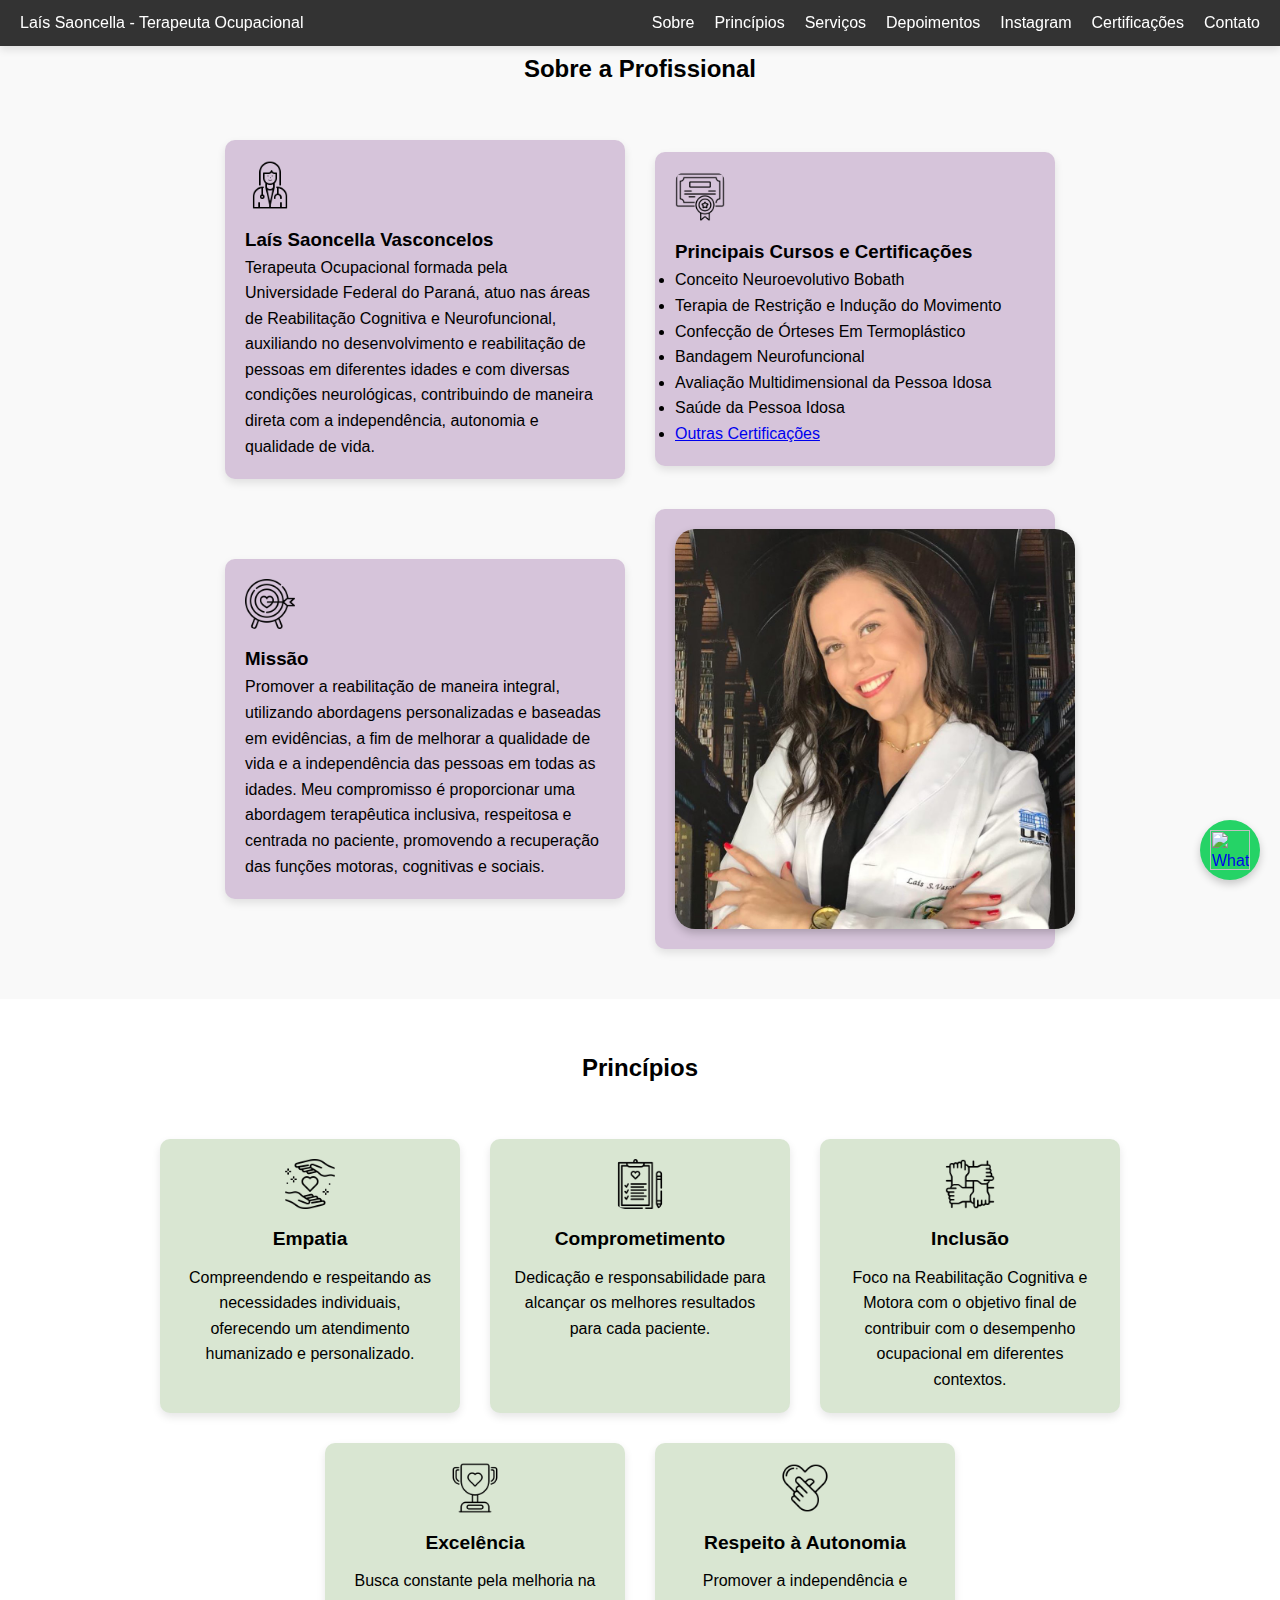
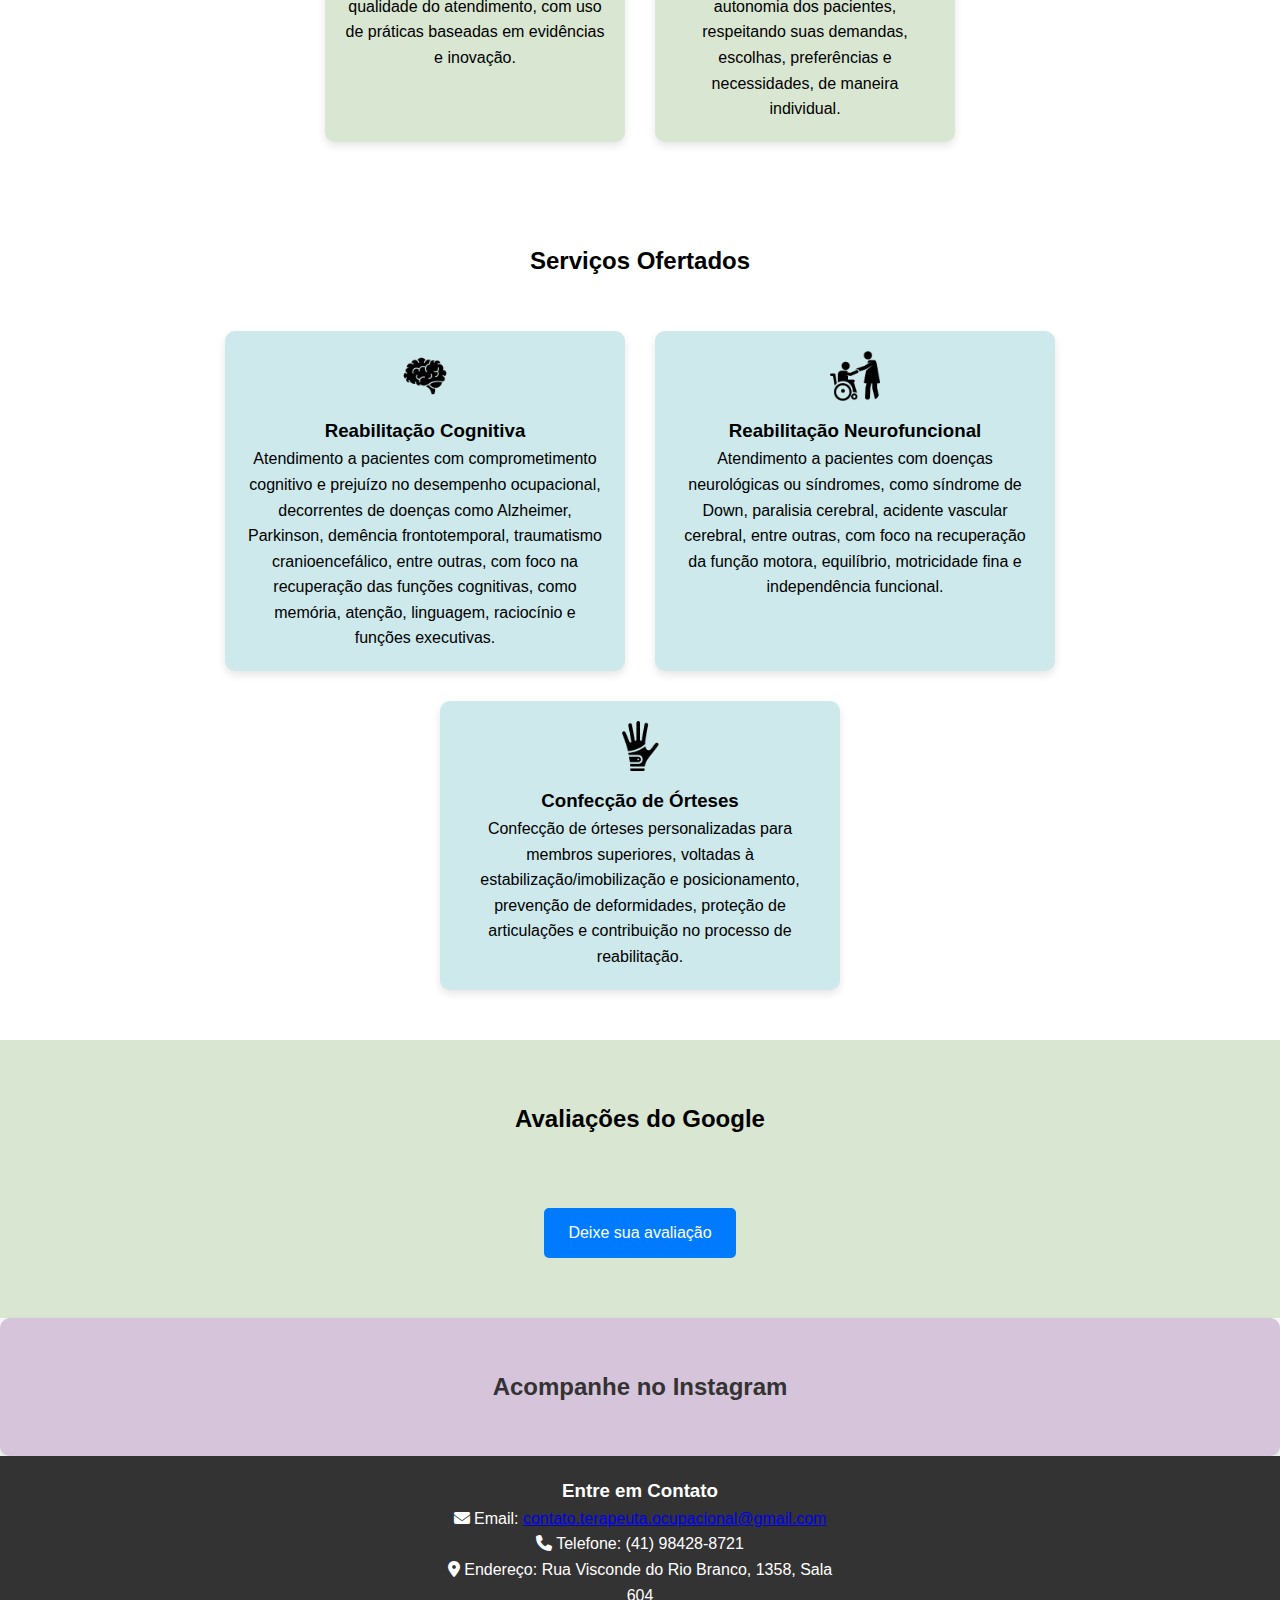
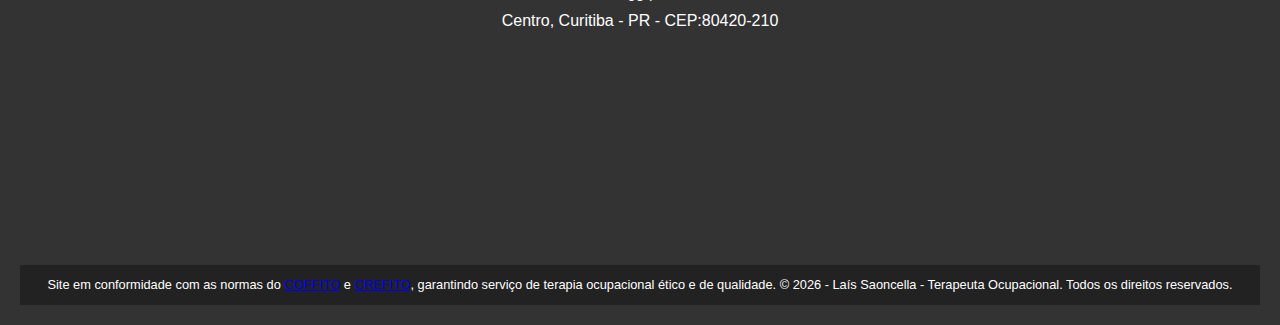
==== commit 88141df8: "Update index.html" ====
--- a/index.html
+++ b/index.html
@@ -40,7 +40,7 @@
   </section>
 
   <!-- Botão Flutuante do WhatsApp -->
-  <a href="https://wa.me/+5515996474946?text=Olá!%20Gostaria%20de%20saber%20mais%20sobre%20seus%20serviços."
+  <a href="https://wa.me/+5541984288721?text=Olá!%20Gostaria%20de%20saber%20mais%20sobre%20seus%20serviços."
      target="_blank" class="whatsapp-button">
     <img src="https://upload.wikimedia.org/wikipedia/commons/thumb/6/6b/WhatsApp.svg/1200px-WhatsApp.svg.png"
          alt="WhatsApp">
@@ -196,7 +196,7 @@
     <div class="contact-info" id="contact-info">
       <h3>Entre em Contato</h3>
       <p><i class="fas fa-envelope"></i> Email: <a href="mailto:contato.terapeuta.ocupacional@gmail.com">contato.terapeuta.ocupacional@gmail.com</a> </p>
-      <p><i class="fas fa-phone"></i> Telefone: (15) 99647-4946</p>
+      <p><i class="fas fa-phone"></i> Telefone: (41) 98428-8721</p>
       <p><i class="fas fa-map-marker-alt"></i> Endereço: Rua Visconde do Rio Branco, 1358, Sala 604
       <p>Centro, Curitiba - PR - CEP:80420-210</p>
     </div>
